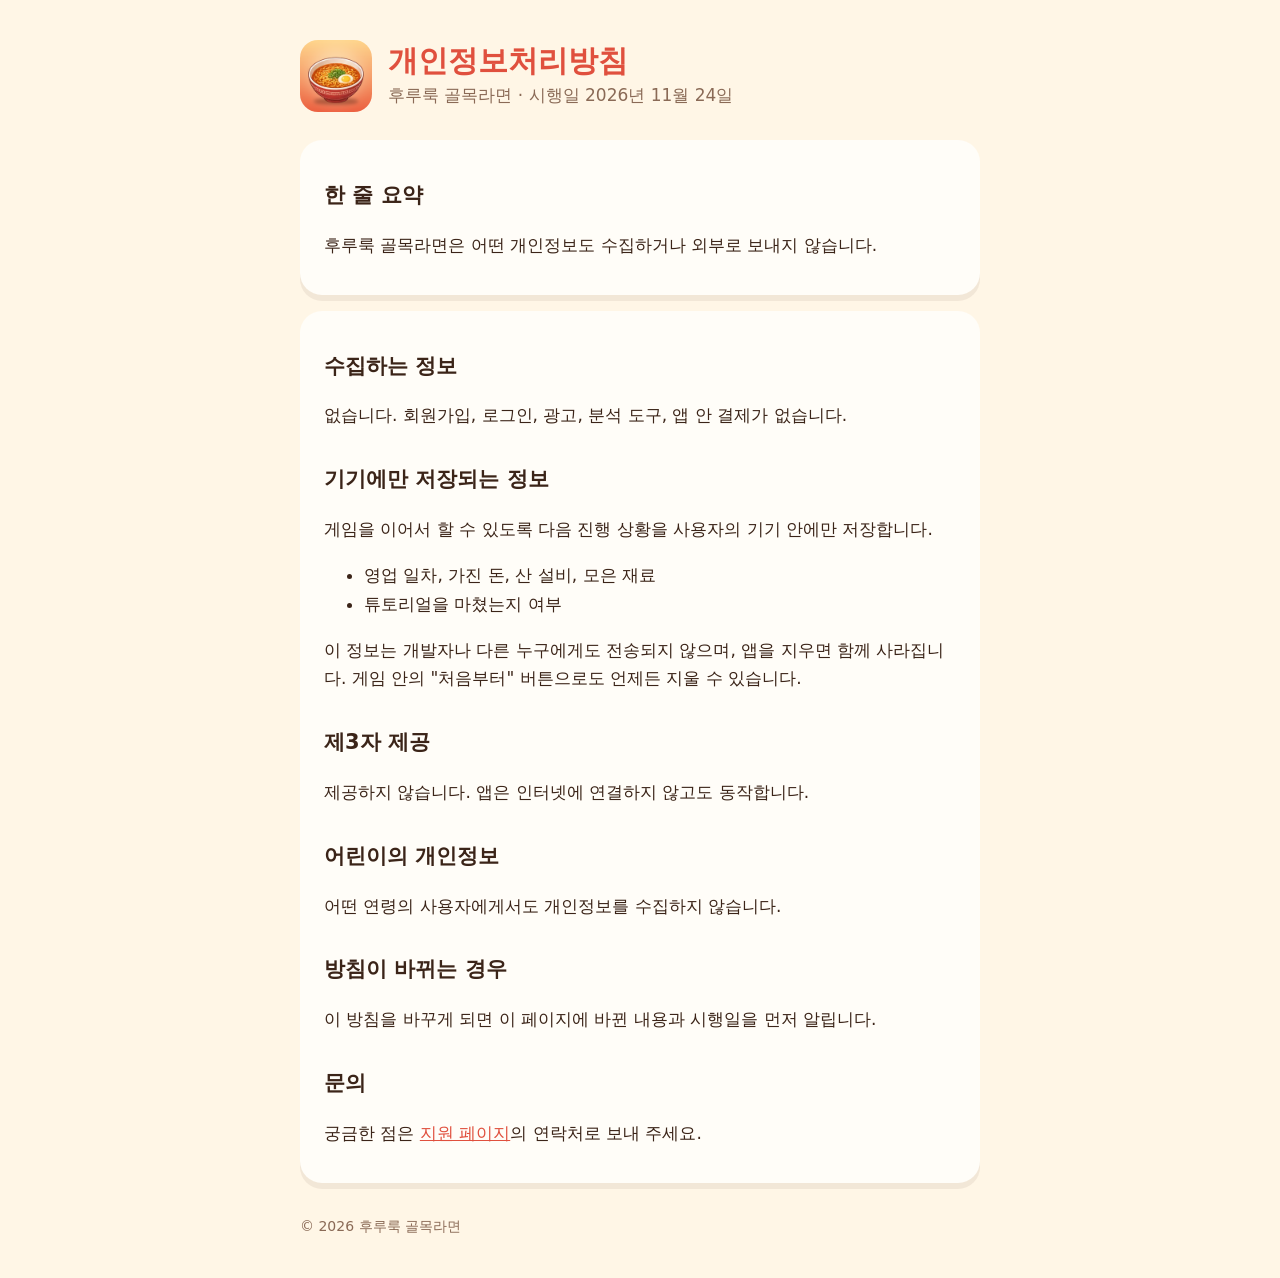
==== privacy.html @ 3f51a6d6 "Add privacy policy and support pages for 후루룩 골목라면 Co-Authored-By: Claude Opus 5.5 <noreply@anthropic" ====
<!doctype html>
<html lang="ko">
<head>
<meta charset="utf-8">
<meta name="viewport" content="width=device-width, initial-scale=1, viewport-fit=cover">
<title>후루룩 골목라면 개인정보처리방침</title>
<link rel="stylesheet" href="style.css">
</head>
<body>
<main>
  <header>
    <img src="icon.png" alt="">
    <div><h1>개인정보처리방침</h1><p class="sub">후루룩 골목라면 · 시행일 2026년 11월 24일</p></div>
  </header>

  <section>
    <h2>한 줄 요약</h2>
    <p>후루룩 골목라면은 어떤 개인정보도 수집하거나 외부로 보내지 않습니다.</p>
  </section>

  <section>
    <h2>수집하는 정보</h2>
    <p>없습니다. 회원가입, 로그인, 광고, 분석 도구, 앱 안 결제가 없습니다.</p>

    <h2>기기에만 저장되는 정보</h2>
    <p>게임을 이어서 할 수 있도록 다음 진행 상황을 사용자의 기기 안에만 저장합니다.</p>
    <ul>
      <li>영업 일차, 가진 돈, 산 설비, 모은 재료</li>
      <li>튜토리얼을 마쳤는지 여부</li>
    </ul>
    <p>이 정보는 개발자나 다른 누구에게도 전송되지 않으며, 앱을 지우면 함께 사라집니다. 게임 안의 "처음부터" 버튼으로도 언제든 지울 수 있습니다.</p>

    <h2>제3자 제공</h2>
    <p>제공하지 않습니다. 앱은 인터넷에 연결하지 않고도 동작합니다.</p>

    <h2>어린이의 개인정보</h2>
    <p>어떤 연령의 사용자에게서도 개인정보를 수집하지 않습니다.</p>

    <h2>방침이 바뀌는 경우</h2>
    <p>이 방침을 바꾸게 되면 이 페이지에 바뀐 내용과 시행일을 먼저 알립니다.</p>

    <h2>문의</h2>
    <p>궁금한 점은 <a href="index.html">지원 페이지</a>의 연락처로 보내 주세요.</p>
  </section>

  <footer>© 2026 후루룩 골목라면</footer>
</main>
</body>
</html>
---- style.css ----
:root{--bg:#fff6e6;--card:#fffdf8;--ink:#3b2418;--soft:#8a6a56;--red:#e0503e;--gold:#f5b33e}
@media (prefers-color-scheme:dark){:root{--bg:#1c1426;--card:#2a2030;--ink:#f6e8d8;--soft:#c9b29e;--red:#ff8a78}}
*{box-sizing:border-box}
body{margin:0;background:var(--bg);color:var(--ink);font:17px/1.7 "Jua","Apple SD Gothic Neo","Noto Sans KR",system-ui,sans-serif}
main{max-width:720px;margin:0 auto;padding:40px max(20px,env(safe-area-inset-left))}
header{display:flex;align-items:center;gap:16px;margin-bottom:28px}
header img{width:72px;height:72px;border-radius:18px}
h1{font-size:30px;margin:0;color:var(--red);line-height:1.2}
h2{font-size:21px;margin:32px 0 8px}
p,li{color:var(--ink)}
.sub{color:var(--soft);margin:2px 0 0}
section{background:var(--card);border-radius:22px;padding:6px 24px 18px;margin:16px 0;box-shadow:0 6px 0 rgba(88,58,40,.08)}
a{color:var(--red)}
footer{color:var(--soft);font-size:14px;margin-top:32px}
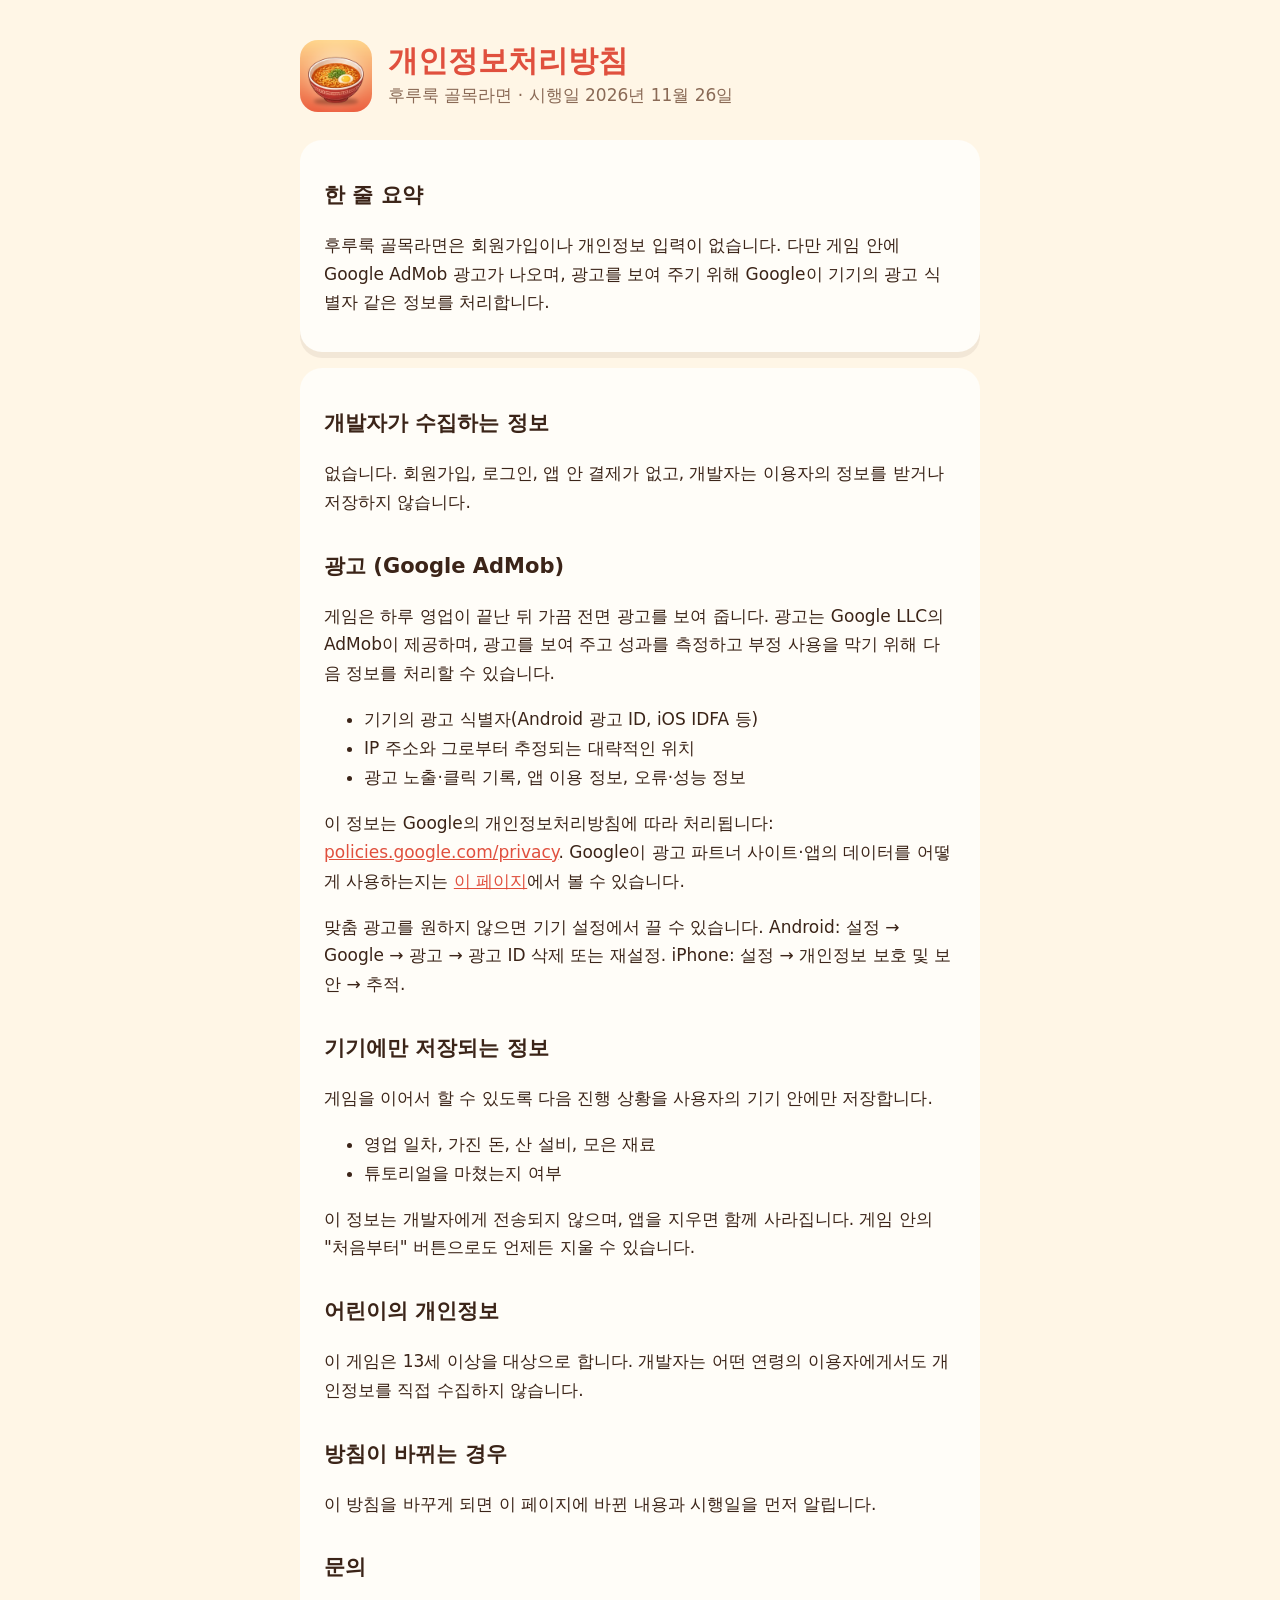
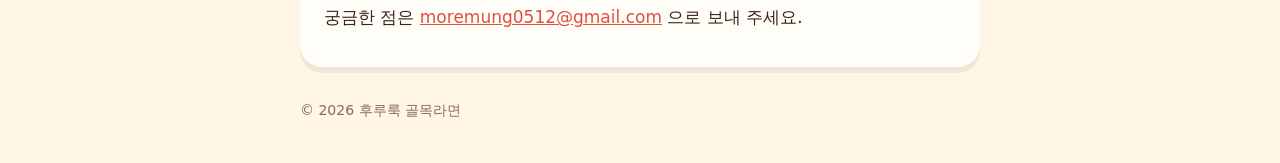
==== commit 2d87464f: "Update privacy policy for Google AdMob ads Co-Authored-By: Claude Opus 5.5 <noreply@anthropic.com> C" ====
--- a/privacy.html
+++ b/privacy.html
@@ -10,17 +10,27 @@
 <main>
   <header>
     <img src="icon.png" alt="">
-    <div><h1>개인정보처리방침</h1><p class="sub">후루룩 골목라면 · 시행일 2026년 11월 24일</p></div>
+    <div><h1>개인정보처리방침</h1><p class="sub">후루룩 골목라면 · 시행일 2026년 11월 26일</p></div>
   </header>
 
   <section>
     <h2>한 줄 요약</h2>
-    <p>후루룩 골목라면은 어떤 개인정보도 수집하거나 외부로 보내지 않습니다.</p>
+    <p>후루룩 골목라면은 회원가입이나 개인정보 입력이 없습니다. 다만 게임 안에 Google AdMob 광고가 나오며, 광고를 보여 주기 위해 Google이 기기의 광고 식별자 같은 정보를 처리합니다.</p>
   </section>
 
   <section>
-    <h2>수집하는 정보</h2>
-    <p>없습니다. 회원가입, 로그인, 광고, 분석 도구, 앱 안 결제가 없습니다.</p>
+    <h2>개발자가 수집하는 정보</h2>
+    <p>없습니다. 회원가입, 로그인, 앱 안 결제가 없고, 개발자는 이용자의 정보를 받거나 저장하지 않습니다.</p>
+
+    <h2>광고 (Google AdMob)</h2>
+    <p>게임은 하루 영업이 끝난 뒤 가끔 전면 광고를 보여 줍니다. 광고는 Google LLC의 AdMob이 제공하며, 광고를 보여 주고 성과를 측정하고 부정 사용을 막기 위해 다음 정보를 처리할 수 있습니다.</p>
+    <ul>
+      <li>기기의 광고 식별자(Android 광고 ID, iOS IDFA 등)</li>
+      <li>IP 주소와 그로부터 추정되는 대략적인 위치</li>
+      <li>광고 노출·클릭 기록, 앱 이용 정보, 오류·성능 정보</li>
+    </ul>
+    <p>이 정보는 Google의 개인정보처리방침에 따라 처리됩니다: <a href="https://policies.google.com/privacy">policies.google.com/privacy</a>. Google이 광고 파트너 사이트·앱의 데이터를 어떻게 사용하는지는 <a href="https://policies.google.com/technologies/partner-sites">이 페이지</a>에서 볼 수 있습니다.</p>
+    <p>맞춤 광고를 원하지 않으면 기기 설정에서 끌 수 있습니다. Android: 설정 → Google → 광고 → 광고 ID 삭제 또는 재설정. iPhone: 설정 → 개인정보 보호 및 보안 → 추적.</p>
 
     <h2>기기에만 저장되는 정보</h2>
     <p>게임을 이어서 할 수 있도록 다음 진행 상황을 사용자의 기기 안에만 저장합니다.</p>
@@ -28,19 +38,16 @@
       <li>영업 일차, 가진 돈, 산 설비, 모은 재료</li>
       <li>튜토리얼을 마쳤는지 여부</li>
     </ul>
-    <p>이 정보는 개발자나 다른 누구에게도 전송되지 않으며, 앱을 지우면 함께 사라집니다. 게임 안의 "처음부터" 버튼으로도 언제든 지울 수 있습니다.</p>
-
-    <h2>제3자 제공</h2>
-    <p>제공하지 않습니다. 앱은 인터넷에 연결하지 않고도 동작합니다.</p>
+    <p>이 정보는 개발자에게 전송되지 않으며, 앱을 지우면 함께 사라집니다. 게임 안의 "처음부터" 버튼으로도 언제든 지울 수 있습니다.</p>
 
     <h2>어린이의 개인정보</h2>
-    <p>어떤 연령의 사용자에게서도 개인정보를 수집하지 않습니다.</p>
+    <p>이 게임은 13세 이상을 대상으로 합니다. 개발자는 어떤 연령의 이용자에게서도 개인정보를 직접 수집하지 않습니다.</p>
 
     <h2>방침이 바뀌는 경우</h2>
     <p>이 방침을 바꾸게 되면 이 페이지에 바뀐 내용과 시행일을 먼저 알립니다.</p>
 
     <h2>문의</h2>
-    <p>궁금한 점은 <a href="index.html">지원 페이지</a>의 연락처로 보내 주세요.</p>
+    <p>궁금한 점은 <a href="mailto:moremung0512@gmail.com">moremung0512@gmail.com</a> 으로 보내 주세요.</p>
   </section>
 
   <footer>© 2026 후루룩 골목라면</footer>
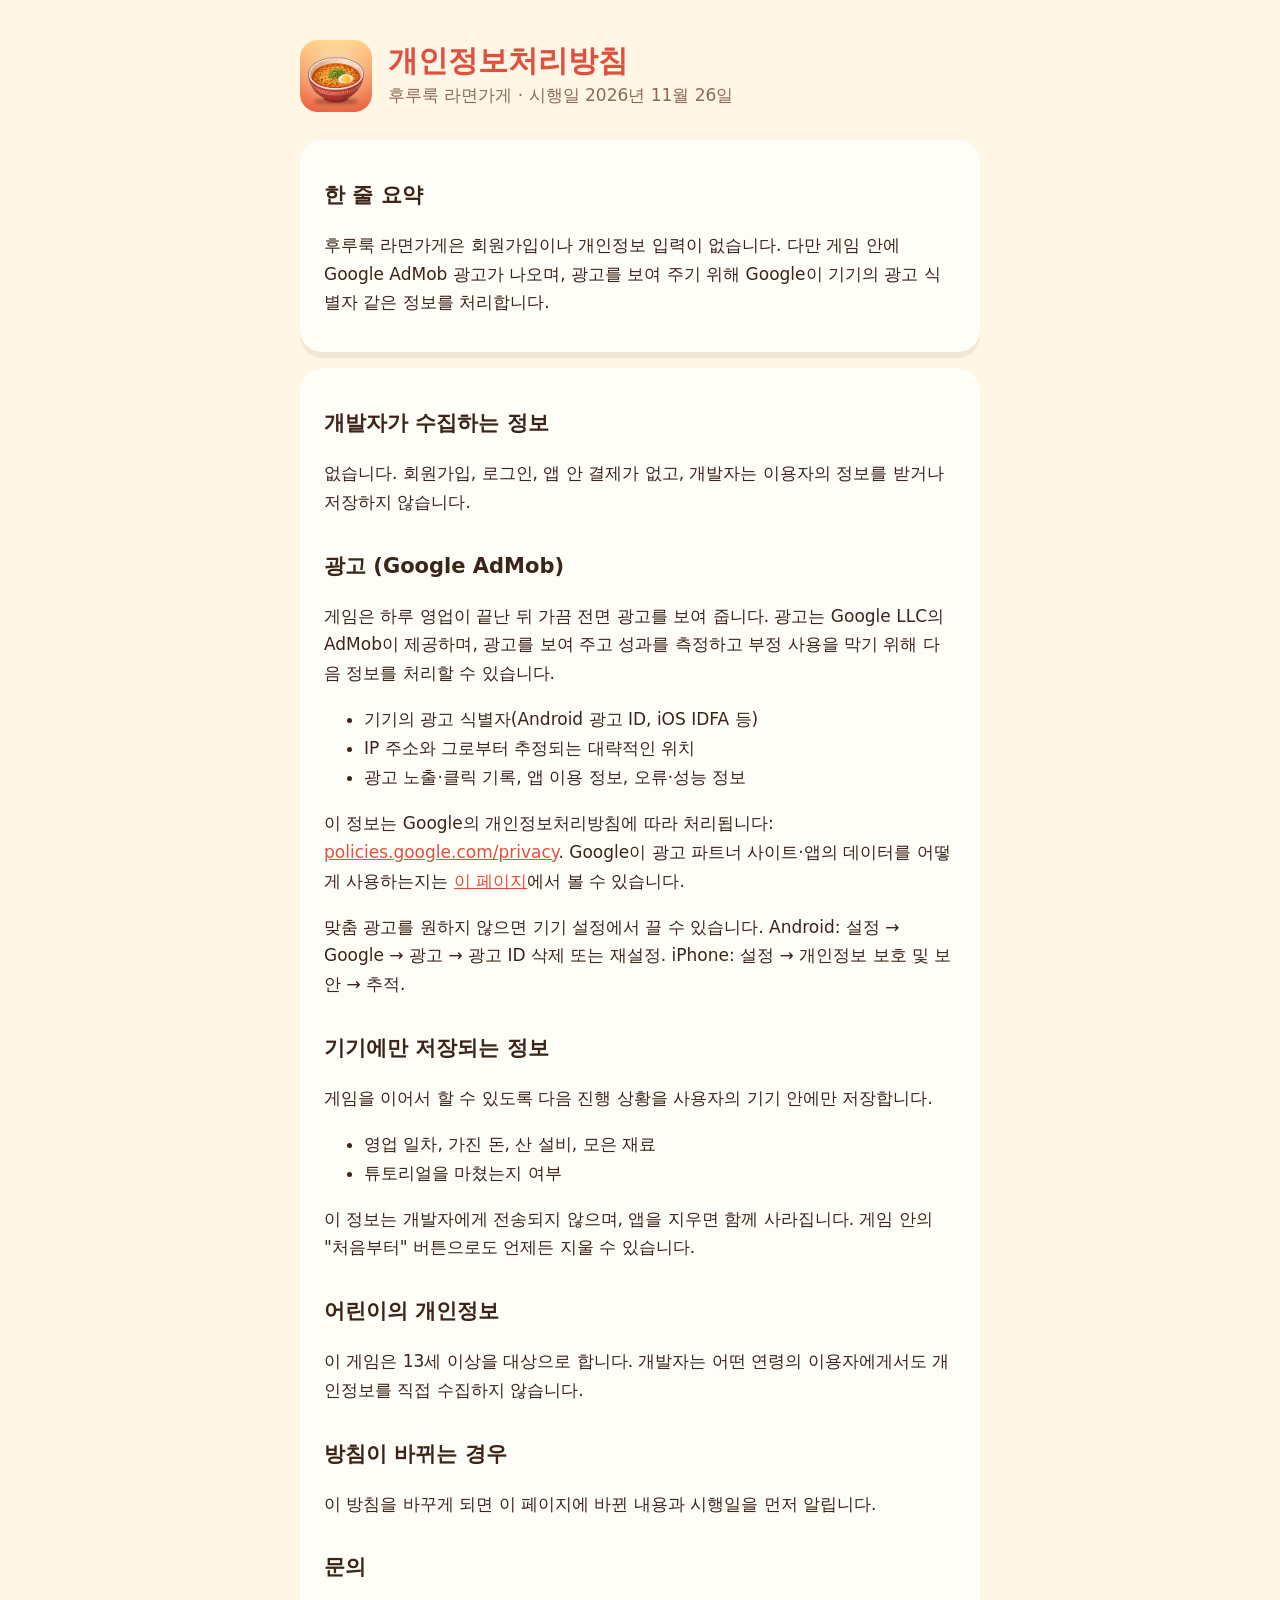
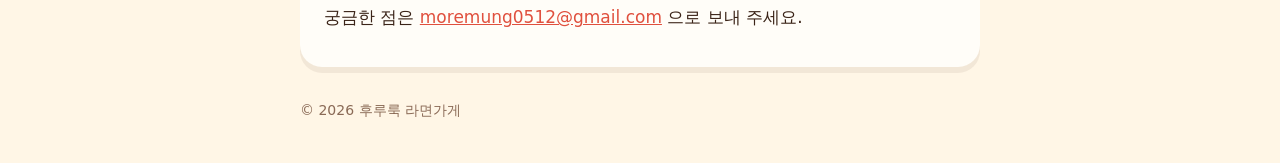
==== commit 46f0c04e: "Rename app to 후루룩 라면가게 Co-Authored-By: Claude Opus 5.5 <noreply@anthropic.com> Claude-Session: https" ====
--- a/privacy.html
+++ b/privacy.html
@@ -3,19 +3,19 @@
 <head>
 <meta charset="utf-8">
 <meta name="viewport" content="width=device-width, initial-scale=1, viewport-fit=cover">
-<title>후루룩 골목라면 개인정보처리방침</title>
+<title>후루룩 라면가게 개인정보처리방침</title>
 <link rel="stylesheet" href="style.css">
 </head>
 <body>
 <main>
   <header>
     <img src="icon.png" alt="">
-    <div><h1>개인정보처리방침</h1><p class="sub">후루룩 골목라면 · 시행일 2026년 11월 26일</p></div>
+    <div><h1>개인정보처리방침</h1><p class="sub">후루룩 라면가게 · 시행일 2026년 11월 26일</p></div>
   </header>
 
   <section>
     <h2>한 줄 요약</h2>
-    <p>후루룩 골목라면은 회원가입이나 개인정보 입력이 없습니다. 다만 게임 안에 Google AdMob 광고가 나오며, 광고를 보여 주기 위해 Google이 기기의 광고 식별자 같은 정보를 처리합니다.</p>
+    <p>후루룩 라면가게은 회원가입이나 개인정보 입력이 없습니다. 다만 게임 안에 Google AdMob 광고가 나오며, 광고를 보여 주기 위해 Google이 기기의 광고 식별자 같은 정보를 처리합니다.</p>
   </section>
 
   <section>
@@ -50,7 +50,7 @@
     <p>궁금한 점은 <a href="mailto:moremung0512@gmail.com">moremung0512@gmail.com</a> 으로 보내 주세요.</p>
   </section>
 
-  <footer>© 2026 후루룩 골목라면</footer>
+  <footer>© 2026 후루룩 라면가게</footer>
 </main>
 </body>
 </html>
